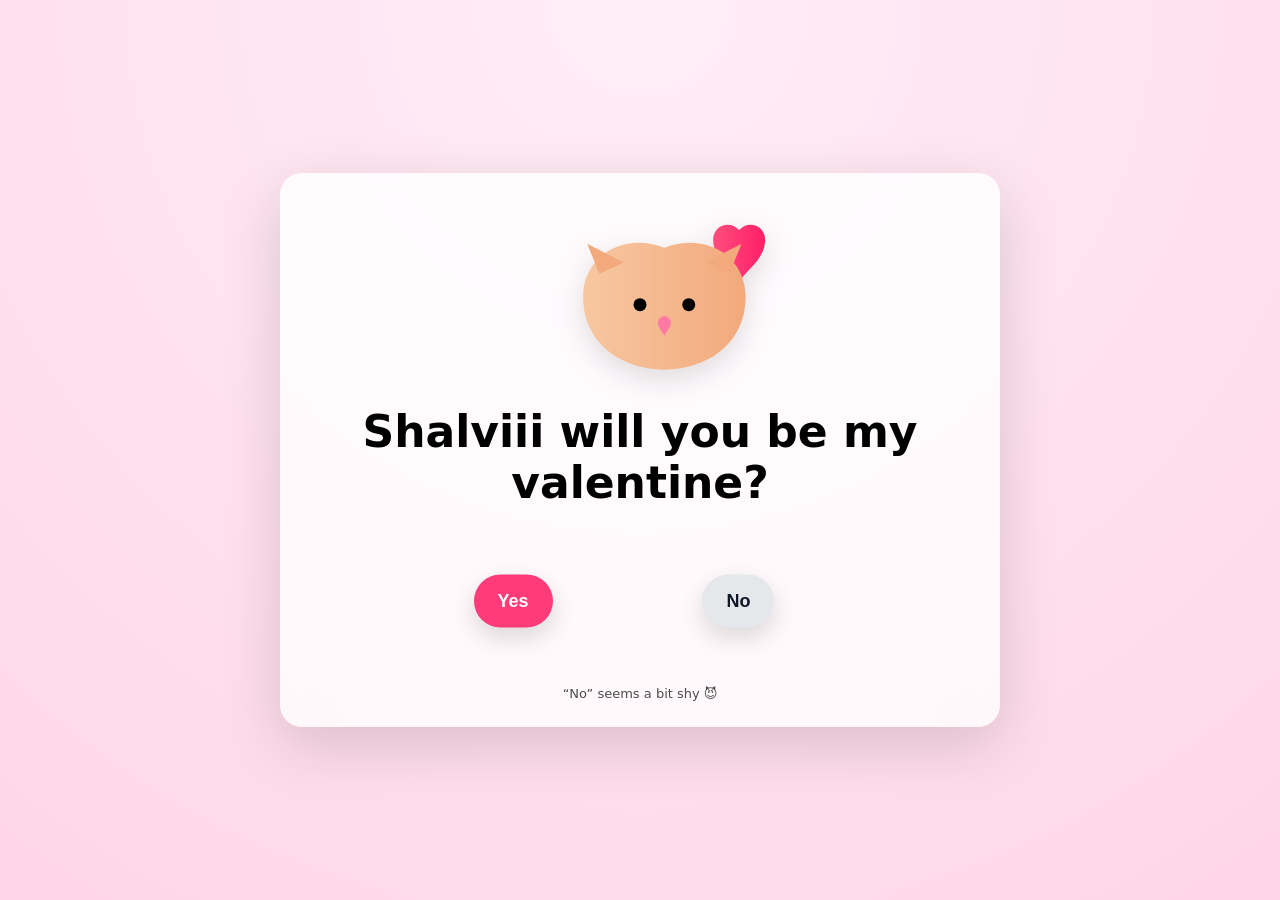
==== index.html @ 5273bfae "Add initial HTML structure for Valentine's page" ====
<!DOCTYPE html>
<html lang="en">
<head>
  <meta charset="UTF-8" />
  <meta name="viewport" content="width=device-width, initial-scale=1, viewport-fit=cover" />
  <title>Will you be my Valentine?</title>

  <!-- Confetti library -->
  <script src="https://cdn.jsdelivr.net/npm/canvas-confetti@1.9.3/dist/confetti.browser.min.js"></script>

  <style>
    :root {
      --bg1: #ffd6e7;
      --bg2: #ffeef6;
      --card: #ffffffcc;
      --yes: #ff3b7a;
      --yesHover: #ff1f68;
    }

    * { box-sizing: border-box; }

    body {
      margin: 0;
      min-height: 100svh;
      display: grid;
      place-items: center;
      background: radial-gradient(circle at top, var(--bg2), var(--bg1));
      font-family: system-ui, sans-serif;
      overflow: hidden;
      padding: 16px;
    }

    /* FULL-SCREEN CONFETTI CANVAS */
    #confettiCanvas {
      position: fixed;
      inset: 0;
      width: 100vw;
      height: 100vh;
      pointer-events: none;
      z-index: 9999;
    }

    .card {
      width: min(720px, 92vw);
      padding: 26px 22px;
      background: var(--card);
      backdrop-filter: blur(10px);
      border-radius: 22px;
      text-align: center;
      box-shadow: 0 18px 60px rgba(0,0,0,.15);
    }

    .art {
      width: min(260px, 80vw);
      margin: 0 auto 10px;
      display: block;
      filter: drop-shadow(0 10px 14px rgba(0,0,0,.12));
    }

    h1 {
      font-size: clamp(26px, 4vw, 44px);
      margin: 12px 0 18px;
    }

    .button-zone {
      position: relative;
      width: min(520px, 92%);
      height: 150px;
      margin: 0 auto;
      touch-action: none;
    }

    button {
      position: absolute;
      top: 50%;
      transform: translateY(-50%);
      padding: 16px 24px;
      font-size: 18px;
      font-weight: 800;
      border-radius: 999px;
      border: none;
      cursor: pointer;
      box-shadow: 0 10px 24px rgba(0,0,0,.14);
      user-select: none;
      -webkit-tap-highlight-color: transparent;
      transition: transform .12s ease, background .12s ease;
    }

    #yesBtn {
      left: 18%;
      background: var(--yes);
      color: #fff;
    }
    #yesBtn:hover { background: var(--yesHover); }

    #noBtn {
      left: 62%;
      background: #e5e7eb;
      color: #111827;
    }

    .hint {
      margin-top: 10px;
      font-size: 13px;
      opacity: .7;
    }

    .result {
      display: none;
      margin-top: 18px;
      animation: pop .35s ease;
    }

    .result h2 {
      font-size: clamp(30px, 4.5vw, 46px);
      margin: 10px 0;
    }

    .fireworks {
      width: min(380px, 90vw);
      margin: 0 auto;
      display: block;
    }

    @keyframes pop {
      from { transform: scale(.96); opacity: 0; }
      to { transform: scale(1); opacity: 1; }
    }
  </style>
</head>

<body>
  <canvas id="confettiCanvas"></canvas>

  <main class="card">
    <!-- ANIMAL WITH HEART -->
    <svg class="art" viewBox="0 0 320 240" xmlns="http://www.w3.org/2000/svg">
      <defs>
        <linearGradient id="fur" x1="0" x2="1">
          <stop offset="0" stop-color="#f7c7a1"/>
          <stop offset="1" stop-color="#f2a97b"/>
        </linearGradient>
        <linearGradient id="heart" x1="0" x2="1">
          <stop offset="0" stop-color="#ff4d7d"/>
          <stop offset="1" stop-color="#ff1f68"/>
        </linearGradient>
      </defs>

      <path d="M250 50 C250 33 270 25 282 38
               C294 25 314 33 314 50
               C314 78 282 92 282 106
               C282 92 250 78 250 50Z"
            fill="url(#heart)"/>

      <path d="M90 120 C90 70 140 40 190 60
               C240 40 290 70 290 120
               C290 180 240 210 190 210
               C140 210 90 180 90 120Z"
            fill="url(#fur)"/>

      <path d="M110 92 L95 55 L140 78 Z" fill="#f2a97b"/>
      <path d="M270 92 L285 55 L240 78 Z" fill="#f2a97b"/>

      <circle cx="160" cy="130" r="8"/>
      <circle cx="220" cy="130" r="8"/>

      <path d="M190 144 C186 144 182 148 182 152
               C182 160 190 164 190 170
               C190 164 198 160 198 152
               C198 148 194 144 190 144Z"
            fill="#ff7aa2"/>
    </svg>

    <h1>Shalviii will you be my valentine?</h1>

    <section class="button-zone" id="zone">
      <button id="yesBtn">Yes</button>
      <button id="noBtn">No</button>
    </section>

    <!-- HINT -->
    <div class="hint" id="hint">“No” seems a bit shy 😈</div>

    <section class="result" id="result">
      <h2>YAY! 🎉</h2>
      <img
        class="fireworks"
        src="https://media.giphy.com/media/26ufdipQqU2lhNA4g/giphy.gif"
        alt="Fireworks"
      />
    </section>
  </main>

  <script>
    const zone = document.getElementById("zone");
    const yesBtn = document.getElementById("yesBtn");
    const noBtn = document.getElementById("noBtn");
    const result = document.getElementById("result");
    const hint = document.getElementById("hint");

    /* ---------- CONFETTI ---------- */
    const confettiCanvas = document.getElementById("confettiCanvas");

    function resizeConfettiCanvas() {
      const dpr = Math.max(1, window.devicePixelRatio || 1);
      confettiCanvas.width = Math.floor(window.innerWidth * dpr);
      confettiCanvas.height = Math.floor(window.innerHeight * dpr);
      confettiCanvas.style.width = "100vw";
      confettiCanvas.style.height = "100vh";
    }

    resizeConfettiCanvas();
    window.addEventListener("resize", resizeConfettiCanvas);
    window.addEventListener("orientationchange", () => setTimeout(resizeConfettiCanvas, 150));

    const confettiInstance = confetti.create(confettiCanvas, {
      resize: false,
      useWorker: true
    });

    function fullScreenConfetti() {
      const end = Date.now() + 1600;

      (function frame() {
        confettiInstance({
          particleCount: 12,
          spread: 90,
          startVelocity: 45,
          ticks: 180,
          origin: { x: Math.random(), y: Math.random() * 0.3 }
        });
        if (Date.now() < end) requestAnimationFrame(frame);
      })();

      setTimeout(() => {
        confettiInstance({
          particleCount: 300,
          spread: 140,
          startVelocity: 60,
          ticks: 220,
          origin: { x: 0.5, y: 0.55 }
        });
      }, 300);
    }

    /* ---------- YES BUTTON GROWS ---------- */
    let yesScale = 1;
    function growYes() {
      yesScale = Math.min(2.2, yesScale + 0.1);
      yesBtn.style.transform = `translateY(-50%) scale(${yesScale})`;
    }

    /* ---------- NO BUTTON RUNS AWAY ---------- */
    function clamp(n, min, max) {
      return Math.max(min, Math.min(max, n));
    }

    function moveNo(px, py) {
      const z = zone.getBoundingClientRect();
      const b = noBtn.getBoundingClientRect();

      let dx = (b.left + b.width / 2) - px;
      let dy = (b.top + b.height / 2) - py;
      let mag = Math.hypot(dx, dy) || 1;
      dx /= mag;
      dy /= mag;

      let newLeft = (b.left - z.left) + dx * 150;
      let newTop  = (b.top - z.top) + dy * 150;

      newLeft = clamp(newLeft, 0, z.width - b.width);
      newTop  = clamp(newTop, 0, z.height - b.height);

      noBtn.style.left = newLeft + "px";
      noBtn.style.top = newTop + "px";
      noBtn.style.transform = "none";

      growYes();
    }

    zone.addEventListener("pointermove", e => {
      const b = noBtn.getBoundingClientRect();
      const d = Math.hypot(
        (b.left + b.width / 2) - e.clientX,
        (b.top + b.height / 2) - e.clientY
      );
      if (d < 140) moveNo(e.clientX, e.clientY);
    });

    noBtn.addEventListener("click", e => e.preventDefault());

    /* ---------- YES CLICK ---------- */
    yesBtn.addEventListener("click", () => {
      zone.style.display = "none";
      hint.style.display = "none";     // HIDE THE HINT
      result.style.display = "block";
      resizeConfettiCanvas();
      fullScreenConfetti();
    });
  </script>
</body>
</html>
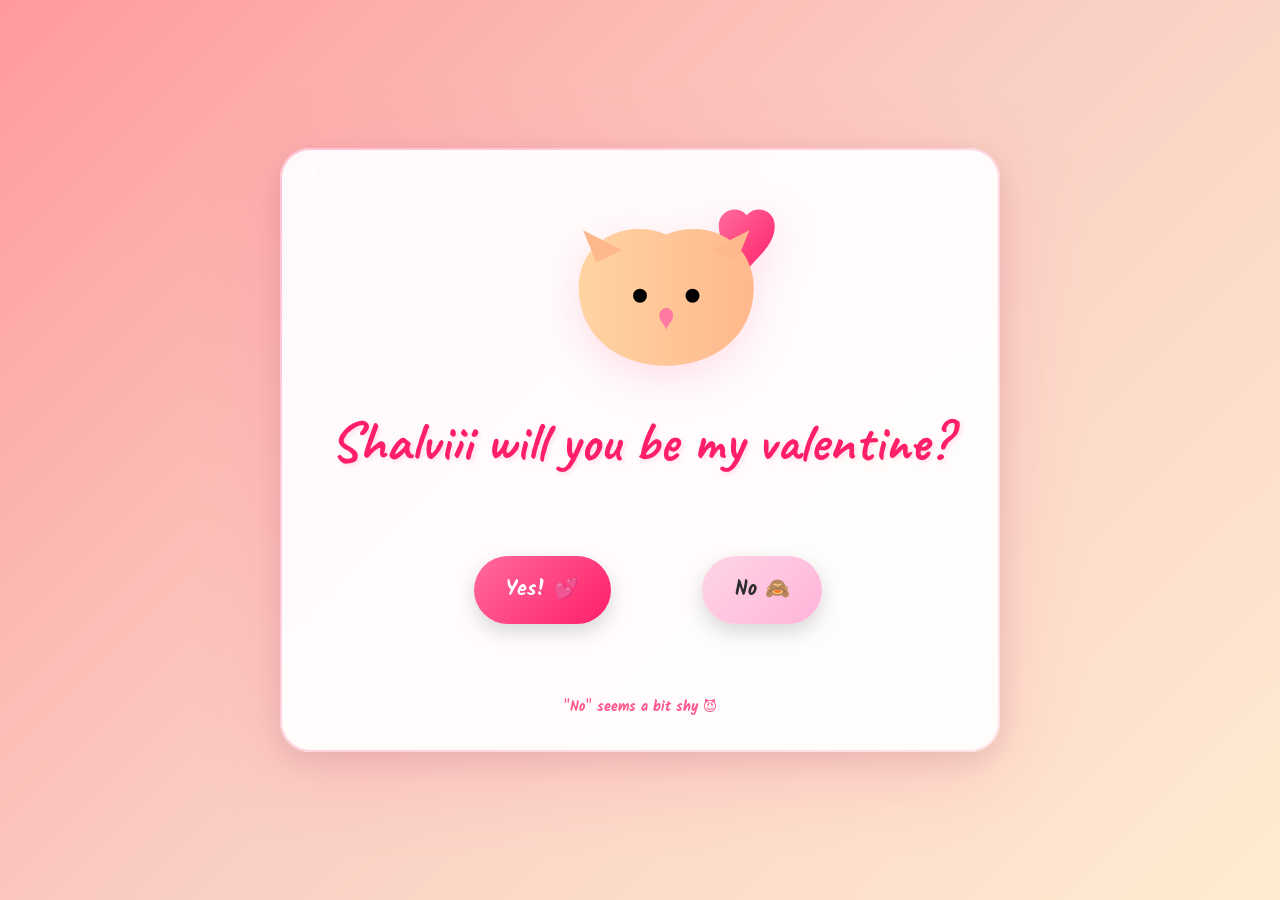
==== commit 34168fce: "Refactor index.html with style updates and animations Updated styles and added animations for button" ====
--- a/index.html
+++ b/index.html
@@ -5,16 +5,26 @@
   <meta name="viewport" content="width=device-width, initial-scale=1, viewport-fit=cover" />
   <title>Will you be my Valentine?</title>
 
+  <!-- Google Fonts -->
+  <link rel="preconnect" href="https://fonts.googleapis.com">
+  <link rel="preconnect" href="https://fonts.gstatic.com" crossorigin>
+  <link href="https://fonts.googleapis.com/css2?family=Caveat:wght@400;600;700&family=Kalam:wght@300;400;700&display=swap" rel="stylesheet">
+
   <!-- Confetti library -->
   <script src="https://cdn.jsdelivr.net/npm/canvas-confetti@1.9.3/dist/confetti.browser.min.js"></script>
 
   <style>
     :root {
-      --bg1: #ffd6e7;
-      --bg2: #ffeef6;
-      --card: #ffffffcc;
-      --yes: #ff3b7a;
-      --yesHover: #ff1f68;
+      --bg1: #ff9a9e;
+      --bg2: #fad0c4;
+      --bg3: #ffecd2;
+      --card: #ffffffee;
+      --yes: #ff6b9d;
+      --yesHover: #ff4081;
+      --no: #ffd6e7;
+      --noHover: #ffb3d9;
+      --text: #2d2d2d;
+      --accent: #ff1f68;
     }
 
     * { box-sizing: border-box; }
@@ -24,10 +34,53 @@
       min-height: 100svh;
       display: grid;
       place-items: center;
-      background: radial-gradient(circle at top, var(--bg2), var(--bg1));
-      font-family: system-ui, sans-serif;
+      background: linear-gradient(135deg, var(--bg1) 0%, var(--bg2) 50%, var(--bg3) 100%);
+      font-family: 'Kalam', cursive, system-ui, sans-serif;
       overflow: hidden;
       padding: 16px;
+      position: relative;
+      -webkit-user-select: none;
+      user-select: none;
+      touch-action: pan-y;
+    }
+
+    @media (max-width: 600px) {
+      body {
+        padding: 12px;
+      }
+    }
+
+    /* FLOATING HEARTS ANIMATION */
+    .hearts-container {
+      position: fixed;
+      inset: 0;
+      pointer-events: none;
+      overflow: hidden;
+      z-index: 1;
+    }
+
+    .heart {
+      position: absolute;
+      font-size: 20px;
+      opacity: 0;
+      animation: float 8s ease-in infinite;
+    }
+
+    @keyframes float {
+      0% {
+        transform: translateY(100vh) rotate(0deg);
+        opacity: 0;
+      }
+      10% {
+        opacity: 0.8;
+      }
+      90% {
+        opacity: 0.4;
+      }
+      100% {
+        transform: translateY(-100px) rotate(360deg);
+        opacity: 0;
+      }
     }
 
     /* FULL-SCREEN CONFETTI CANVAS */
@@ -42,115 +95,253 @@
 
     .card {
       width: min(720px, 92vw);
-      padding: 26px 22px;
+      padding: 32px 26px;
       background: var(--card);
-      backdrop-filter: blur(10px);
-      border-radius: 22px;
+      backdrop-filter: blur(20px);
+      border-radius: 30px;
       text-align: center;
-      box-shadow: 0 18px 60px rgba(0,0,0,.15);
+      box-shadow: 0 20px 80px rgba(255, 107, 157, 0.25),
+                  0 8px 30px rgba(0, 0, 0, 0.1);
+      position: relative;
+      z-index: 10;
+      border: 2px solid rgba(255, 255, 255, 0.6);
+    }
+
+    @media (max-width: 600px) {
+      .card {
+        padding: 24px 20px;
+        border-radius: 24px;
+      }
+    }
+
+    .card::before {
+      content: '';
+      position: absolute;
+      inset: -2px;
+      border-radius: 30px;
+      padding: 2px;
+      background: linear-gradient(135deg, rgba(255, 107, 157, 0.4), rgba(255, 182, 193, 0.4));
+      -webkit-mask: linear-gradient(#fff 0 0) content-box, linear-gradient(#fff 0 0);
+      -webkit-mask-composite: xor;
+      mask-composite: exclude;
+      pointer-events: none;
     }
 
     .art {
-      width: min(260px, 80vw);
-      margin: 0 auto 10px;
+      width: min(280px, 80vw);
+      margin: 0 auto 16px;
       display: block;
-      filter: drop-shadow(0 10px 14px rgba(0,0,0,.12));
+      filter: drop-shadow(0 12px 20px rgba(255, 107, 157, 0.2));
+      animation: bounce 2s ease-in-out infinite;
+    }
+
+    @keyframes bounce {
+      0%, 100% { transform: translateY(0); }
+      50% { transform: translateY(-10px); }
     }
 
     h1 {
-      font-size: clamp(26px, 4vw, 44px);
-      margin: 12px 0 18px;
+      font-family: 'Caveat', cursive;
+      font-size: clamp(32px, 6vw, 56px);
+      font-weight: 700;
+      margin: 16px 0 24px;
+      color: var(--accent);
+      text-shadow: 2px 2px 4px rgba(255, 107, 157, 0.2);
+      line-height: 1.2;
     }
 
     .button-zone {
       position: relative;
       width: min(520px, 92%);
-      height: 150px;
+      height: 180px;
       margin: 0 auto;
       touch-action: none;
+    }
+
+    @media (max-width: 600px) {
+      .button-zone {
+        height: 220px;
+      }
     }
 
     button {
       position: absolute;
       top: 50%;
       transform: translateY(-50%);
-      padding: 16px 24px;
-      font-size: 18px;
-      font-weight: 800;
+      padding: 18px 32px;
+      font-size: 20px;
+      font-weight: 700;
+      font-family: 'Kalam', cursive, sans-serif;
       border-radius: 999px;
       border: none;
       cursor: pointer;
-      box-shadow: 0 10px 24px rgba(0,0,0,.14);
+      box-shadow: 0 8px 20px rgba(0,0,0,.15);
       user-select: none;
       -webkit-tap-highlight-color: transparent;
-      transition: transform .12s ease, background .12s ease;
+      transition: transform .15s ease, background .15s ease, box-shadow .15s ease;
+      min-width: 120px;
+    }
+
+    @media (max-width: 600px) {
+      button {
+        padding: 20px 36px;
+        font-size: 22px;
+        min-width: 140px;
+      }
+    }
+
+    button:active {
+      transform: translateY(-48%) scale(0.95);
     }
 
     #yesBtn {
       left: 18%;
-      background: var(--yes);
+      background: linear-gradient(135deg, var(--yes), var(--accent));
       color: #fff;
-    }
-    #yesBtn:hover { background: var(--yesHover); }
+      animation: pulse 1.5s ease-in-out infinite;
+    }
+
+    @media (max-width: 600px) {
+      #yesBtn {
+        left: 12%;
+      }
+    }
+    
+    #yesBtn:hover { 
+      background: linear-gradient(135deg, var(--yesHover), #ff0054);
+      box-shadow: 0 12px 30px rgba(255, 107, 157, 0.4);
+    }
+
+    @keyframes pulse {
+      0%, 100% { box-shadow: 0 8px 20px rgba(255, 107, 157, 0.3); }
+      50% { box-shadow: 0 8px 30px rgba(255, 107, 157, 0.5); }
+    }
 
     #noBtn {
       left: 62%;
-      background: #e5e7eb;
-      color: #111827;
+      background: linear-gradient(135deg, var(--no), var(--noHover));
+      color: var(--text);
+    }
+
+    @media (max-width: 600px) {
+      #noBtn {
+        left: 58%;
+      }
+    }
+
+    #noBtn:hover {
+      background: linear-gradient(135deg, var(--noHover), #ffadd9);
     }
 
     .hint {
-      margin-top: 10px;
-      font-size: 13px;
-      opacity: .7;
+      margin-top: 16px;
+      font-size: 14px;
+      opacity: .75;
+      color: var(--accent);
+      font-weight: 600;
+      animation: wiggle 1s ease-in-out infinite;
+    }
+
+    @keyframes wiggle {
+      0%, 100% { transform: rotate(0deg); }
+      25% { transform: rotate(-2deg); }
+      75% { transform: rotate(2deg); }
     }
 
     .result {
       display: none;
-      margin-top: 18px;
-      animation: pop .35s ease;
+      margin-top: 24px;
+      animation: pop .4s cubic-bezier(0.68, -0.55, 0.265, 1.55);
     }
 
     .result h2 {
-      font-size: clamp(30px, 4.5vw, 46px);
-      margin: 10px 0;
+      font-family: 'Caveat', cursive;
+      font-size: clamp(38px, 6vw, 60px);
+      font-weight: 700;
+      margin: 14px 0;
+      color: var(--accent);
+      text-shadow: 2px 2px 6px rgba(255, 107, 157, 0.3);
+    }
+
+    .result p {
+      font-size: clamp(16px, 2.5vw, 20px);
+      color: var(--text);
+      margin: 12px 0 20px;
+      font-weight: 600;
     }
 
     .fireworks {
       width: min(380px, 90vw);
       margin: 0 auto;
       display: block;
+      border-radius: 16px;
     }
 
     @keyframes pop {
-      from { transform: scale(.96); opacity: 0; }
+      from { transform: scale(.85); opacity: 0; }
       to { transform: scale(1); opacity: 1; }
+    }
+
+    /* Sparkles effect on card */
+    @keyframes sparkle {
+      0%, 100% { opacity: 0; transform: scale(0); }
+      50% { opacity: 1; transform: scale(1); }
+    }
+
+    .sparkle {
+      position: absolute;
+      width: 4px;
+      height: 4px;
+      background: white;
+      border-radius: 50%;
+      animation: sparkle 2s ease-in-out infinite;
+      pointer-events: none;
     }
   </style>
 </head>
 
 <body>
+  <!-- Floating hearts background -->
+  <div class="hearts-container" id="heartsContainer"></div>
+
   <canvas id="confettiCanvas"></canvas>
 
   <main class="card">
+    <!-- Sparkles -->
+    <div class="sparkle" style="top: 20px; left: 30px; animation-delay: 0s;"></div>
+    <div class="sparkle" style="top: 40px; right: 40px; animation-delay: 0.7s;"></div>
+    <div class="sparkle" style="bottom: 60px; left: 50px; animation-delay: 1.4s;"></div>
+    <div class="sparkle" style="bottom: 40px; right: 30px; animation-delay: 2.1s;"></div>
+
     <!-- ANIMAL WITH HEART -->
     <svg class="art" viewBox="0 0 320 240" xmlns="http://www.w3.org/2000/svg">
       <defs>
         <linearGradient id="fur" x1="0" x2="1">
-          <stop offset="0" stop-color="#f7c7a1"/>
-          <stop offset="1" stop-color="#f2a97b"/>
+          <stop offset="0" stop-color="#ffd4a3"/>
+          <stop offset="1" stop-color="#ffb88c"/>
         </linearGradient>
-        <linearGradient id="heart" x1="0" x2="1">
-          <stop offset="0" stop-color="#ff4d7d"/>
+        <linearGradient id="heart" x1="0" x2="1" y1="0" y2="1">
+          <stop offset="0" stop-color="#ff6b9d"/>
           <stop offset="1" stop-color="#ff1f68"/>
         </linearGradient>
       </defs>
 
-      <path d="M250 50 C250 33 270 25 282 38
-               C294 25 314 33 314 50
-               C314 78 282 92 282 106
-               C282 92 250 78 250 50Z"
-            fill="url(#heart)"/>
+      <!-- Heart with animation -->
+      <g style="animation: heartbeat 1.2s ease-in-out infinite;">
+        <path d="M250 50 C250 33 270 25 282 38
+                 C294 25 314 33 314 50
+                 C314 78 282 92 282 106
+                 C282 92 250 78 250 50Z"
+              fill="url(#heart)"/>
+      </g>
+
+      <style>
+        @keyframes heartbeat {
+          0%, 100% { transform: scale(1); }
+          10%, 30% { transform: scale(0.9); }
+          20%, 40% { transform: scale(1.1); }
+        }
+      </style>
 
       <path d="M90 120 C90 70 140 40 190 60
                C240 40 290 70 290 120
@@ -158,8 +349,8 @@
                C140 210 90 180 90 120Z"
             fill="url(#fur)"/>
 
-      <path d="M110 92 L95 55 L140 78 Z" fill="#f2a97b"/>
-      <path d="M270 92 L285 55 L240 78 Z" fill="#f2a97b"/>
+      <path d="M110 92 L95 55 L140 78 Z" fill="#ffb88c"/>
+      <path d="M270 92 L285 55 L240 78 Z" fill="#ffb88c"/>
 
       <circle cx="160" cy="130" r="8"/>
       <circle cx="220" cy="130" r="8"/>
@@ -174,15 +365,16 @@
     <h1>Shalviii will you be my valentine?</h1>
 
     <section class="button-zone" id="zone">
-      <button id="yesBtn">Yes</button>
-      <button id="noBtn">No</button>
+      <button id="yesBtn">Yes! 💕</button>
+      <button id="noBtn">No 🙈</button>
     </section>
 
     <!-- HINT -->
-    <div class="hint" id="hint">“No” seems a bit shy 😈</div>
+    <div class="hint" id="hint">"No" seems a bit shy 😈</div>
 
     <section class="result" id="result">
       <h2>YAY! 🎉</h2>
+      <p>You've made me the happiest! 💖</p>
       <img
         class="fireworks"
         src="https://media.giphy.com/media/26ufdipQqU2lhNA4g/giphy.gif"
@@ -198,6 +390,31 @@
     const result = document.getElementById("result");
     const hint = document.getElementById("hint");
 
+    /* ---------- FLOATING HEARTS ---------- */
+    const heartsContainer = document.getElementById("heartsContainer");
+    const heartEmojis = ['💕', '💖', '💗', '💓', '💝', '💘', '❤️', '🩷'];
+
+    function createHeart() {
+      const heart = document.createElement('div');
+      heart.className = 'heart';
+      heart.textContent = heartEmojis[Math.floor(Math.random() * heartEmojis.length)];
+      heart.style.left = Math.random() * 100 + '%';
+      heart.style.animationDuration = (6 + Math.random() * 4) + 's';
+      heart.style.animationDelay = Math.random() * 2 + 's';
+      heart.style.fontSize = (15 + Math.random() * 15) + 'px';
+      
+      heartsContainer.appendChild(heart);
+      
+      setTimeout(() => heart.remove(), 10000);
+    }
+
+    // Create hearts periodically
+    setInterval(createHeart, 800);
+    // Initial hearts
+    for (let i = 0; i < 8; i++) {
+      setTimeout(createHeart, i * 300);
+    }
+
     /* ---------- CONFETTI ---------- */
     const confettiCanvas = document.getElementById("confettiCanvas");
 
@@ -219,14 +436,16 @@
     });
 
     function fullScreenConfetti() {
-      const end = Date.now() + 1600;
+      const colors = ['#ff6b9d', '#ff1f68', '#ffd6e7', '#ffb3d9', '#ff9a9e'];
+      const end = Date.now() + 2000;
 
       (function frame() {
         confettiInstance({
-          particleCount: 12,
-          spread: 90,
-          startVelocity: 45,
-          ticks: 180,
+          particleCount: 15,
+          spread: 100,
+          startVelocity: 50,
+          ticks: 200,
+          colors: colors,
           origin: { x: Math.random(), y: Math.random() * 0.3 }
         });
         if (Date.now() < end) requestAnimationFrame(frame);
@@ -234,19 +453,20 @@
 
       setTimeout(() => {
         confettiInstance({
-          particleCount: 300,
-          spread: 140,
-          startVelocity: 60,
-          ticks: 220,
+          particleCount: 400,
+          spread: 160,
+          startVelocity: 70,
+          ticks: 250,
+          colors: colors,
           origin: { x: 0.5, y: 0.55 }
         });
-      }, 300);
+      }, 400);
     }
 
     /* ---------- YES BUTTON GROWS ---------- */
     let yesScale = 1;
     function growYes() {
-      yesScale = Math.min(2.2, yesScale + 0.1);
+      yesScale = Math.min(2.4, yesScale + 0.12);
       yesBtn.style.transform = `translateY(-50%) scale(${yesScale})`;
     }
 
@@ -265,8 +485,8 @@
       dx /= mag;
       dy /= mag;
 
-      let newLeft = (b.left - z.left) + dx * 150;
-      let newTop  = (b.top - z.top) + dy * 150;
+      let newLeft = (b.left - z.left) + dx * 220;
+      let newTop  = (b.top - z.top) + dy * 220;
 
       newLeft = clamp(newLeft, 0, z.width - b.width);
       newTop  = clamp(newTop, 0, z.height - b.height);
@@ -284,7 +504,34 @@
         (b.left + b.width / 2) - e.clientX,
         (b.top + b.height / 2) - e.clientY
       );
-      if (d < 140) moveNo(e.clientX, e.clientY);
+      if (d < 200) moveNo(e.clientX, e.clientY);
+    });
+
+    // For touch devices - trigger on touch start
+    zone.addEventListener("touchstart", e => {
+      const touch = e.touches[0];
+      const b = noBtn.getBoundingClientRect();
+      const d = Math.hypot(
+        (b.left + b.width / 2) - touch.clientX,
+        (b.top + b.height / 2) - touch.clientY
+      );
+      if (d < 200) {
+        e.preventDefault();
+        moveNo(touch.clientX, touch.clientY);
+      }
+    });
+
+    zone.addEventListener("touchmove", e => {
+      const touch = e.touches[0];
+      const b = noBtn.getBoundingClientRect();
+      const d = Math.hypot(
+        (b.left + b.width / 2) - touch.clientX,
+        (b.top + b.height / 2) - touch.clientY
+      );
+      if (d < 200) {
+        e.preventDefault();
+        moveNo(touch.clientX, touch.clientY);
+      }
     });
 
     noBtn.addEventListener("click", e => e.preventDefault());
@@ -292,7 +539,7 @@
     /* ---------- YES CLICK ---------- */
     yesBtn.addEventListener("click", () => {
       zone.style.display = "none";
-      hint.style.display = "none";     // HIDE THE HINT
+      hint.style.display = "none";
       result.style.display = "block";
       resizeConfettiCanvas();
       fullScreenConfetti();
@@ -300,5 +547,3 @@
   </script>
 </body>
 </html>
-
-
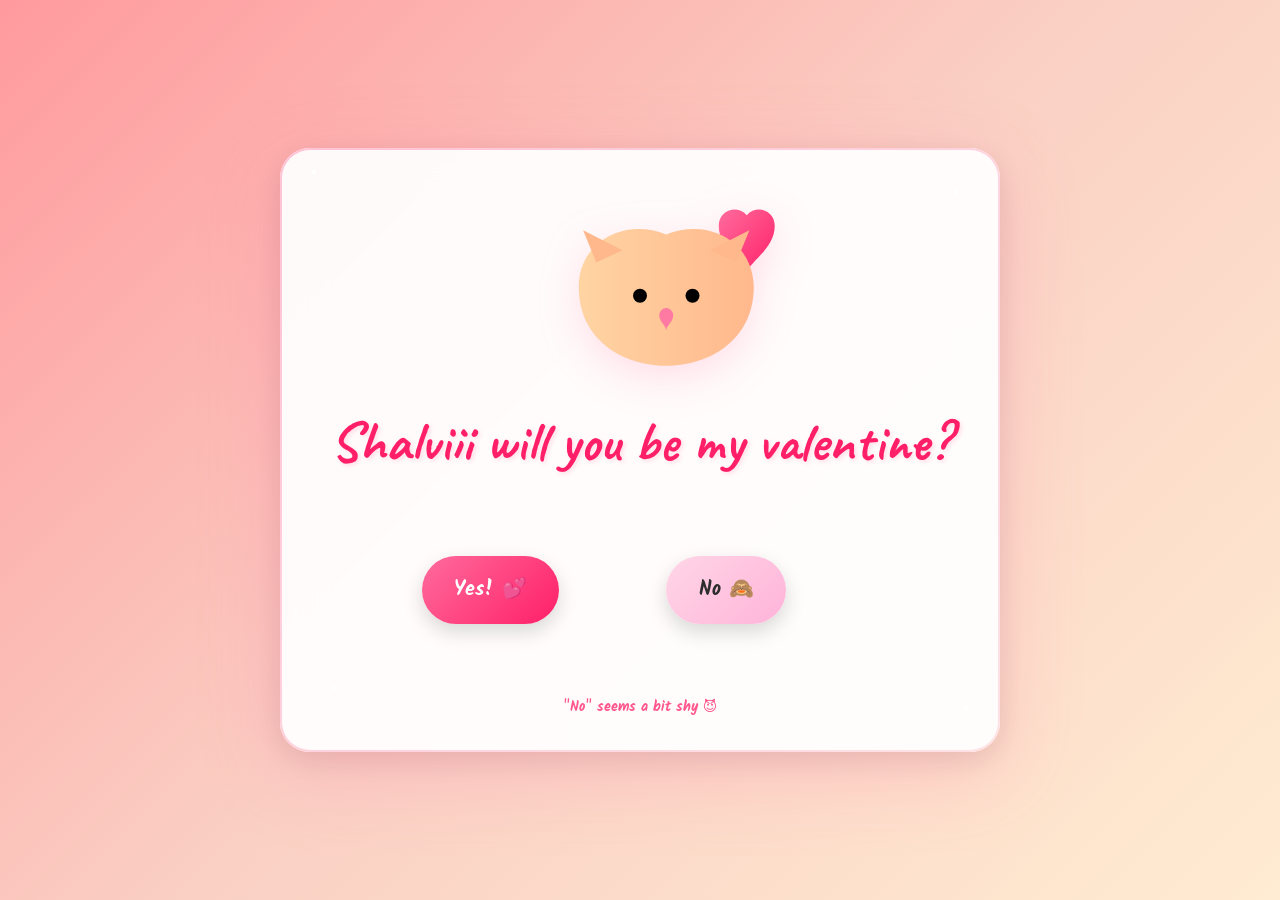
==== commit 707d2d6a: "Adjust button styles and positions for responsiveness" ====
--- a/index.html
+++ b/index.html
@@ -160,7 +160,7 @@
 
     @media (max-width: 600px) {
       .button-zone {
-        height: 220px;
+        height: 280px;
       }
     }
 
@@ -184,9 +184,9 @@
 
     @media (max-width: 600px) {
       button {
-        padding: 20px 36px;
-        font-size: 22px;
-        min-width: 140px;
+        padding: 16px 28px;
+        font-size: 19px;
+        min-width: 130px;
       }
     }
 
@@ -195,7 +195,7 @@
     }
 
     #yesBtn {
-      left: 18%;
+      left: 8%;
       background: linear-gradient(135deg, var(--yes), var(--accent));
       color: #fff;
       animation: pulse 1.5s ease-in-out infinite;
@@ -203,7 +203,8 @@
 
     @media (max-width: 600px) {
       #yesBtn {
-        left: 12%;
+        left: 5%;
+        top: 35%;
       }
     }
     
@@ -218,14 +219,15 @@
     }
 
     #noBtn {
-      left: 62%;
+      left: 55%;
       background: linear-gradient(135deg, var(--no), var(--noHover));
       color: var(--text);
     }
 
     @media (max-width: 600px) {
       #noBtn {
-        left: 58%;
+        left: 50%;
+        top: 65%;
       }
     }
 
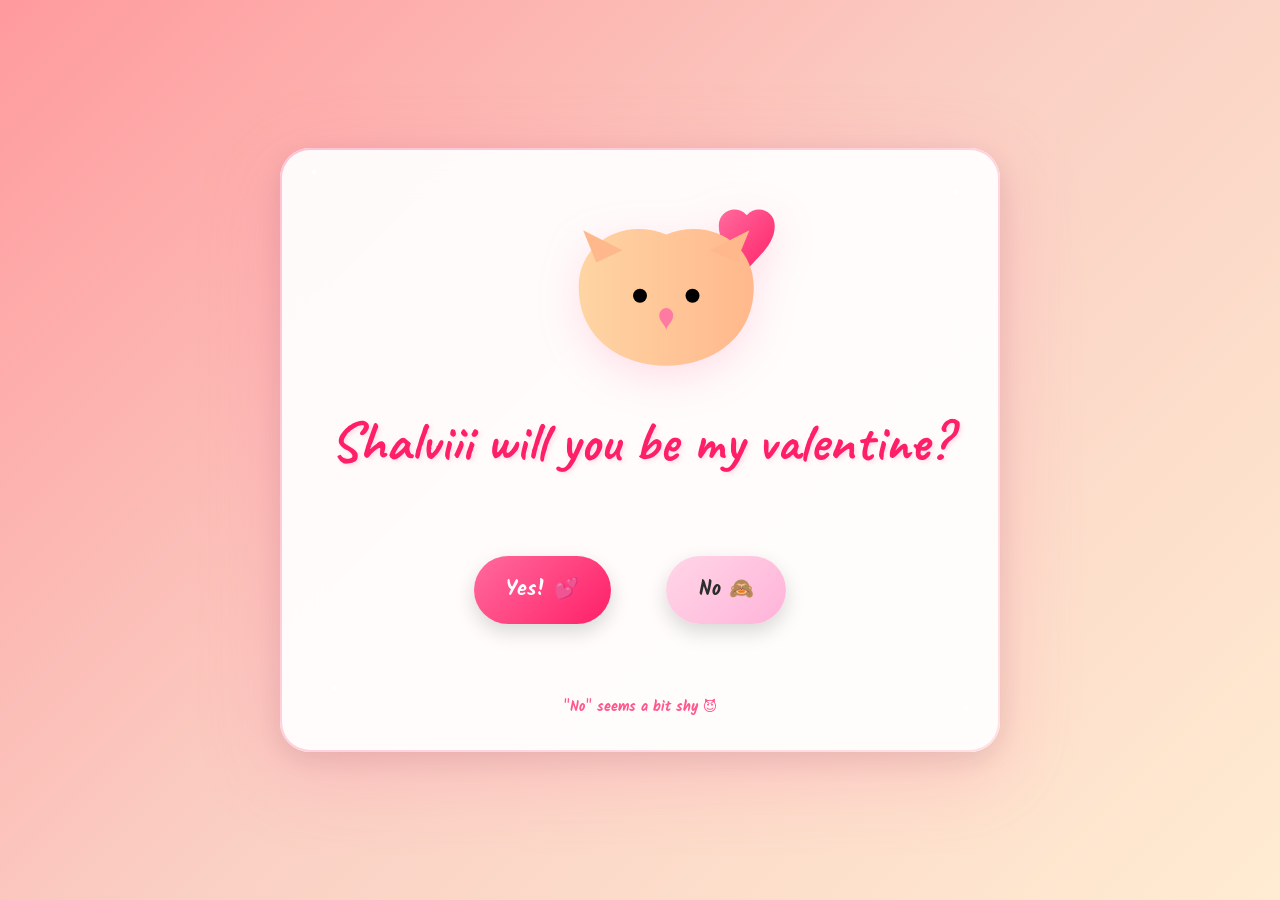
==== commit fbc42fbd: "Adjust button positions and sizes for responsiveness" ====
--- a/index.html
+++ b/index.html
@@ -160,7 +160,7 @@
 
     @media (max-width: 600px) {
       .button-zone {
-        height: 280px;
+        height: 320px;
       }
     }
 
@@ -195,7 +195,7 @@
     }
 
     #yesBtn {
-      left: 8%;
+      left: 18%;
       background: linear-gradient(135deg, var(--yes), var(--accent));
       color: #fff;
       animation: pulse 1.5s ease-in-out infinite;
@@ -203,8 +203,9 @@
 
     @media (max-width: 600px) {
       #yesBtn {
-        left: 5%;
-        top: 35%;
+        left: 50%;
+        top: 25%;
+        transform: translate(-50%, -50%);
       }
     }
     
@@ -227,7 +228,8 @@
     @media (max-width: 600px) {
       #noBtn {
         left: 50%;
-        top: 65%;
+        top: 75%;
+        transform: translate(-50%, -50%);
       }
     }
 
@@ -469,7 +471,12 @@
     let yesScale = 1;
     function growYes() {
       yesScale = Math.min(2.4, yesScale + 0.12);
-      yesBtn.style.transform = `translateY(-50%) scale(${yesScale})`;
+      const isMobile = window.innerWidth <= 600;
+      if (isMobile) {
+        yesBtn.style.transform = `translate(-50%, -50%) scale(${yesScale})`;
+      } else {
+        yesBtn.style.transform = `translateY(-50%) scale(${yesScale})`;
+      }
     }
 
     /* ---------- NO BUTTON RUNS AWAY ---------- */
@@ -480,6 +487,7 @@
     function moveNo(px, py) {
       const z = zone.getBoundingClientRect();
       const b = noBtn.getBoundingClientRect();
+      const y = yesBtn.getBoundingClientRect();
 
       let dx = (b.left + b.width / 2) - px;
       let dy = (b.top + b.height / 2) - py;
@@ -487,11 +495,56 @@
       dx /= mag;
       dy /= mag;
 
-      let newLeft = (b.left - z.left) + dx * 220;
-      let newTop  = (b.top - z.top) + dy * 220;
+      let newLeft = (b.left - z.left) + dx * 250;
+      let newTop  = (b.top - z.top) + dy * 250;
 
       newLeft = clamp(newLeft, 0, z.width - b.width);
       newTop  = clamp(newTop, 0, z.height - b.height);
+
+      // Calculate distance between No button and Yes button
+      const yesCenter = {
+        x: y.left - z.left + y.width / 2,
+        y: y.top - z.top + y.height / 2
+      };
+      
+      const noCenter = {
+        x: newLeft + b.width / 2,
+        y: newTop + b.height / 2
+      };
+
+      const distanceToYes = Math.hypot(noCenter.x - yesCenter.x, noCenter.y - yesCenter.y);
+      
+      // Larger minimum distance on mobile
+      const isMobile = window.innerWidth <= 600;
+      const minDistance = isMobile ? 180 : 150;
+
+      // If No button is too close to Yes button, push it away further
+      if (distanceToYes < minDistance) {
+        const angle = Math.atan2(noCenter.y - yesCenter.y, noCenter.x - yesCenter.x);
+        newLeft = yesCenter.x + Math.cos(angle) * minDistance - b.width / 2;
+        newTop = yesCenter.y + Math.sin(angle) * minDistance - b.height / 2;
+        
+        // Clamp again after adjustment
+        newLeft = clamp(newLeft, 0, z.width - b.width);
+        newTop = clamp(newTop, 0, z.height - b.height);
+        
+        // Double check - if still too close, move to opposite corner
+        const finalNoCenter = {
+          x: newLeft + b.width / 2,
+          y: newTop + b.height / 2
+        };
+        const finalDistance = Math.hypot(finalNoCenter.x - yesCenter.x, finalNoCenter.y - yesCenter.y);
+        
+        if (finalDistance < minDistance) {
+          // Force to bottom if Yes is at top, or top if Yes is at bottom
+          if (yesCenter.y < z.height / 2) {
+            newTop = z.height - b.height - 10;
+          } else {
+            newTop = 10;
+          }
+          newLeft = clamp(Math.random() * (z.width - b.width), 0, z.width - b.width);
+        }
+      }
 
       noBtn.style.left = newLeft + "px";
       noBtn.style.top = newTop + "px";
